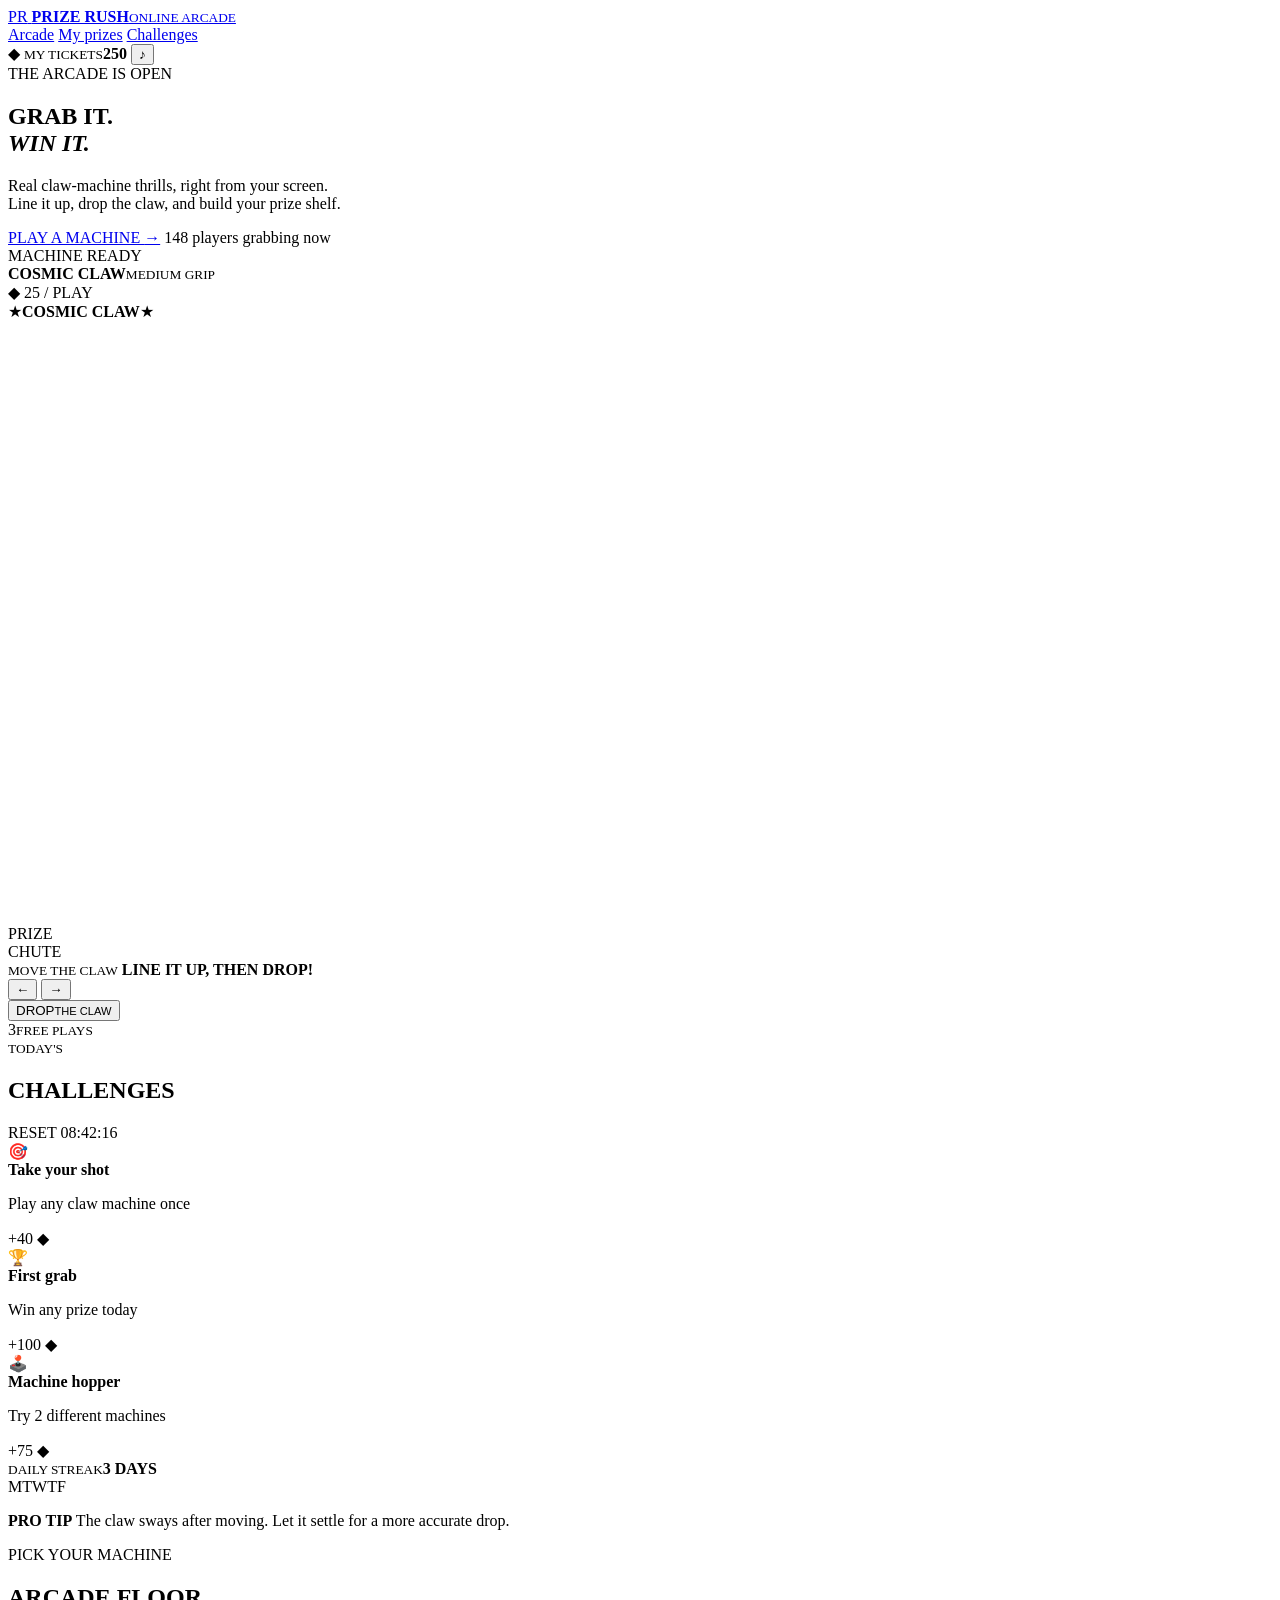
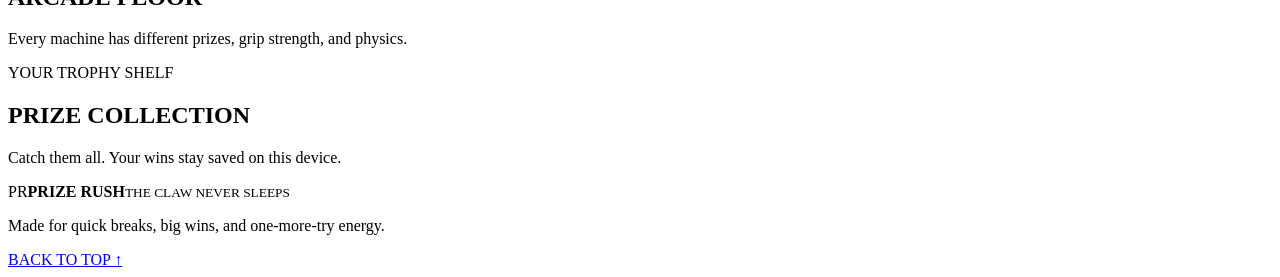
==== public/arcade.html @ 59f0a7ec "Build Prize Rush arcade" ====
<!doctype html>
<html lang="en">
  <head>
    <meta charset="UTF-8" />
    <meta name="viewport" content="width=device-width, initial-scale=1.0" />
    <meta name="theme-color" content="#12072c" />
    <meta name="description" content="A neon arcade of playable claw machines, daily challenges, and collectible prizes." />
    <title>Prize Rush Arcade</title>
    <link rel="stylesheet" href="/arcade.css" />
  </head>
  <body>
    <div class="ambient ambient-one"></div>
    <div class="ambient ambient-two"></div>

    <header class="topbar">
      <a class="brand" href="#top" aria-label="Prize Rush home">
        <span class="brand-mark">PR</span>
        <span><b>PRIZE RUSH</b><small>ONLINE ARCADE</small></span>
      </a>
      <nav aria-label="Primary navigation">
        <a class="active" href="#games">Arcade</a>
        <a href="#collection">My prizes</a>
        <a href="#challenges">Challenges</a>
      </nav>
      <div class="player-pill" aria-label="Your ticket balance">
        <span class="ticket-icon">◆</span>
        <span><small>MY TICKETS</small><strong id="ticketCount">250</strong></span>
        <button id="soundToggle" class="sound-btn" aria-label="Toggle arcade sounds" title="Toggle sounds">♪</button>
      </div>
    </header>

    <main id="top">
      <section class="hero" aria-labelledby="hero-title">
        <div class="eyebrow"><span></span> THE ARCADE IS OPEN <span></span></div>
        <h1 id="hero-title">GRAB IT.<br /><em>WIN IT.</em></h1>
        <p>Real claw-machine thrills, right from your screen.<br />Line it up, drop the claw, and build your prize shelf.</p>
        <div class="hero-actions">
          <a class="primary-cta" href="#machine">PLAY A MACHINE <span>→</span></a>
          <span class="live-note"><i></i> 148 players grabbing now</span>
        </div>
      </section>

      <section class="play-layout" id="machine" aria-label="Featured claw machine">
        <div class="machine-card">
          <div class="machine-topline">
            <div>
              <span class="status-dot"></span>
              <span id="machineStatus">MACHINE READY</span>
            </div>
            <div><b id="machineName">COSMIC CLAW</b><small id="machineDifficulty">MEDIUM GRIP</small></div>
            <div class="cost"><span>◆</span> 25 / PLAY</div>
          </div>

          <div class="machine-shell">
            <div class="machine-marquee">
              <span>★</span><b id="marqueeName">COSMIC CLAW</b><span>★</span>
            </div>
            <div class="bulbs" aria-hidden="true"></div>
            <div class="glass-wrap">
              <canvas id="clawCanvas" width="900" height="600" aria-label="Playable claw machine with prizes"></canvas>
              <div class="glass-shine"></div>
              <div class="drop-zone"><span>PRIZE<br />CHUTE</span></div>
              <div id="resultToast" class="result-toast" role="status" aria-live="polite"></div>
            </div>
            <div class="control-deck">
              <div class="control-copy">
                <small>MOVE THE CLAW</small>
                <b>LINE IT UP, THEN DROP!</b>
              </div>
              <div class="dpad" aria-label="Claw movement controls">
                <button id="leftBtn" aria-label="Move claw left">←</button>
                <button id="rightBtn" aria-label="Move claw right">→</button>
              </div>
              <button id="dropBtn" class="drop-btn"><span>DROP</span><small>THE CLAW</small></button>
              <div class="plays-left"><span id="playsLeft">3</span><small>FREE PLAYS</small></div>
            </div>
          </div>
        </div>

        <aside class="side-panel" id="challenges">
          <div class="panel-heading">
            <div><small>TODAY'S</small><h2>CHALLENGES</h2></div>
            <span>RESET 08:42:16</span>
          </div>
          <div class="challenge-list">
            <article class="challenge" data-challenge="play">
              <div class="challenge-icon">🎯</div>
              <div><b>Take your shot</b><p>Play any claw machine once</p><div class="progress"><i></i></div></div>
              <span class="reward">+40 ◆</span>
            </article>
            <article class="challenge" data-challenge="win">
              <div class="challenge-icon">🏆</div>
              <div><b>First grab</b><p>Win any prize today</p><div class="progress"><i></i></div></div>
              <span class="reward">+100 ◆</span>
            </article>
            <article class="challenge" data-challenge="machines">
              <div class="challenge-icon">🕹️</div>
              <div><b>Machine hopper</b><p>Try 2 different machines</p><div class="progress"><i></i></div></div>
              <span class="reward">+75 ◆</span>
            </article>
          </div>
          <div class="streak-card">
            <div><small>DAILY STREAK</small><strong><span id="streakCount">3</span> DAYS</strong></div>
            <div class="streak-days"><span class="done">M</span><span class="done">T</span><span class="done">W</span><span>T</span><span>F</span></div>
          </div>
          <p class="tip"><b>PRO TIP</b> The claw sways after moving. Let it settle for a more accurate drop.</p>
        </aside>
      </section>

      <section class="games-section" id="games" aria-labelledby="games-title">
        <div class="section-heading">
          <div><span class="kicker">PICK YOUR MACHINE</span><h2 id="games-title">ARCADE FLOOR</h2></div>
          <p>Every machine has different prizes, grip strength, and physics.</p>
        </div>
        <div class="game-grid" id="gameGrid"></div>
      </section>

      <section class="collection-section" id="collection" aria-labelledby="collection-title">
        <div class="collection-copy">
          <span class="kicker">YOUR TROPHY SHELF</span>
          <h2 id="collection-title">PRIZE COLLECTION</h2>
          <p>Catch them all. Your wins stay saved on this device.</p>
        </div>
        <div class="collection-grid" id="collectionGrid"></div>
      </section>
    </main>

    <footer>
      <div class="brand footer-brand"><span class="brand-mark">PR</span><span><b>PRIZE RUSH</b><small>THE CLAW NEVER SLEEPS</small></span></div>
      <p>Made for quick breaks, big wins, and one-more-try energy.</p>
      <a href="#top">BACK TO TOP ↑</a>
    </footer>

    <script src="/arcade.js"></script>
  </body>
</html>
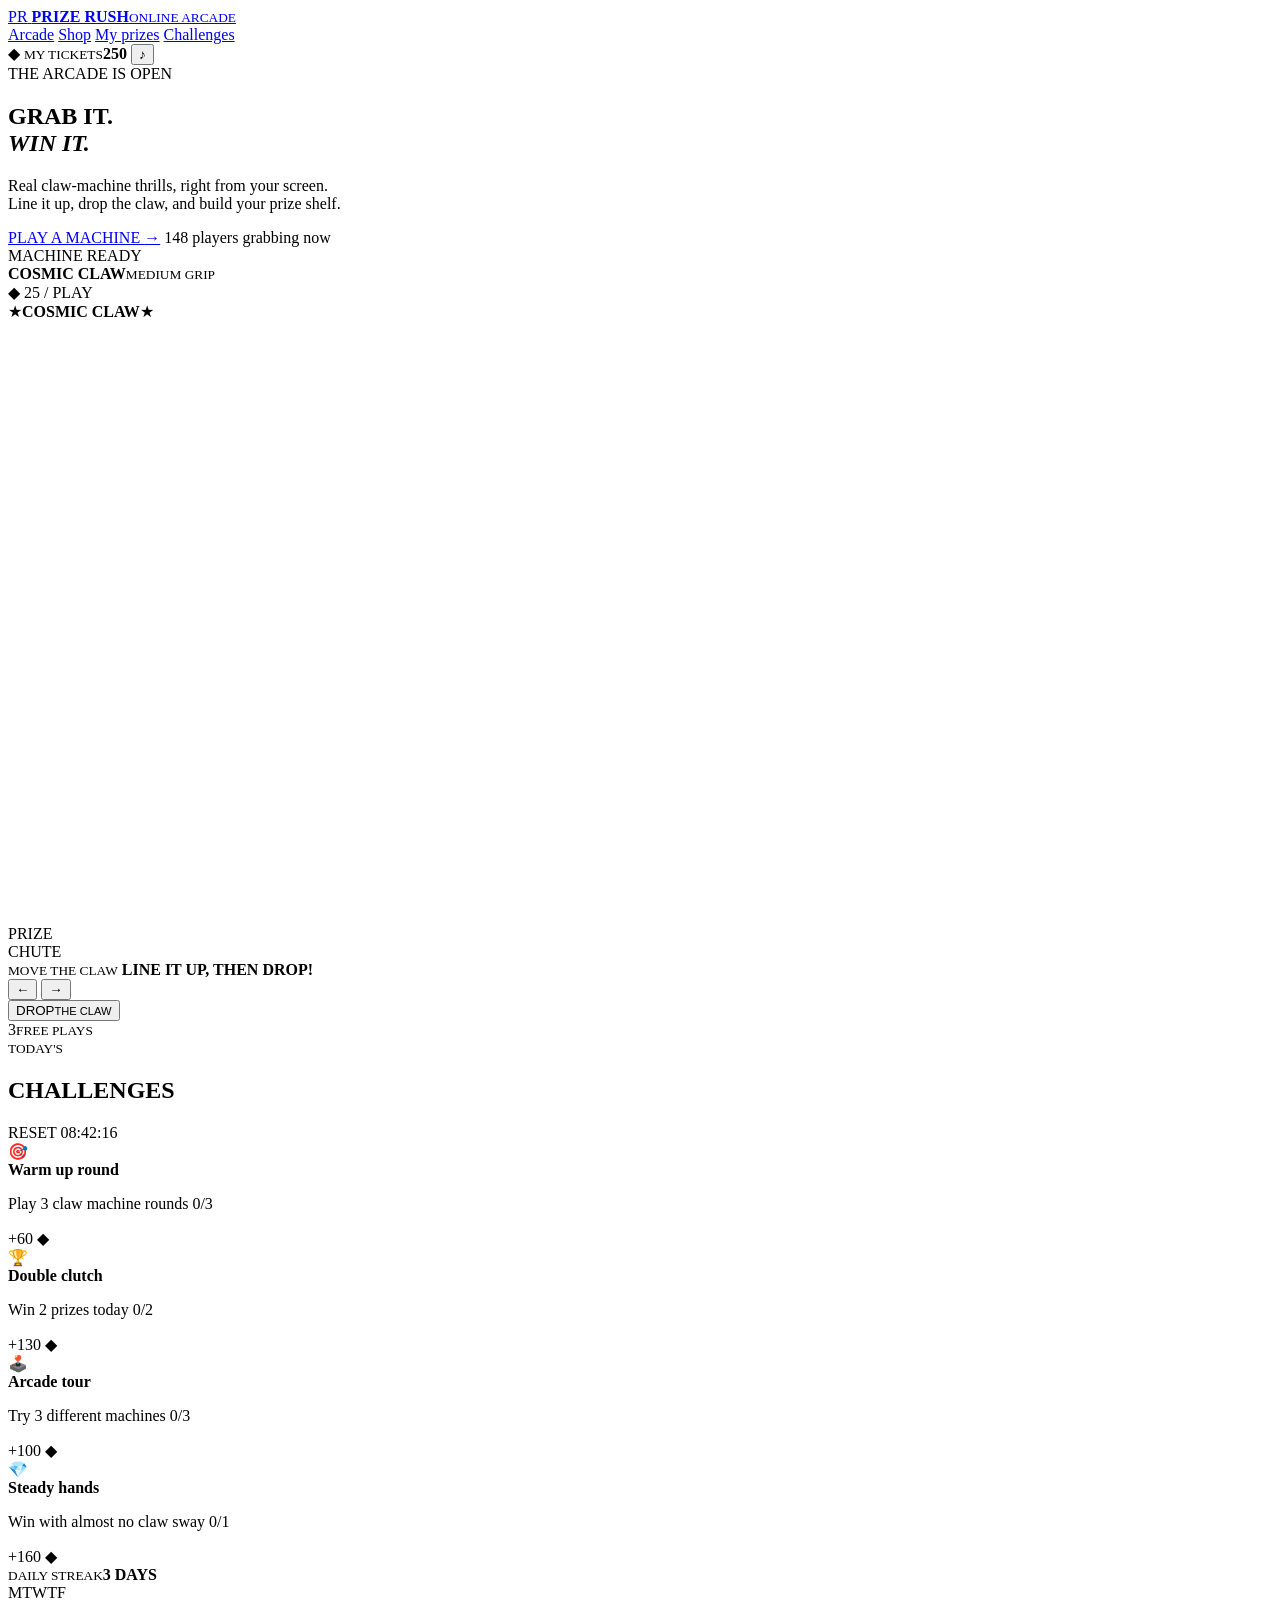
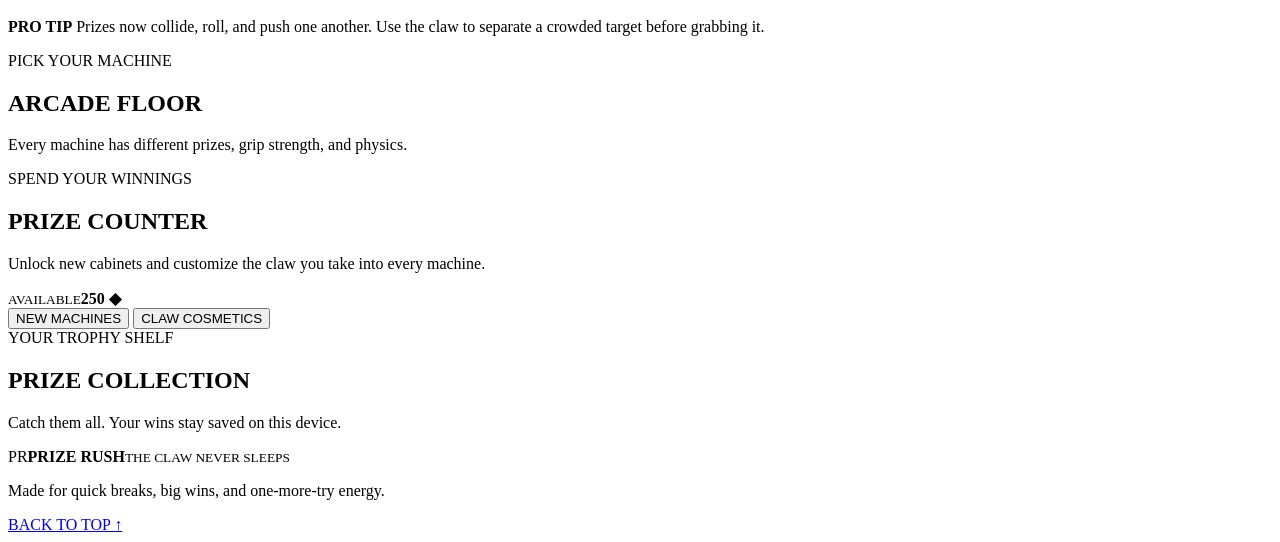
==== commit 26144b4b: "Add prize physics and arcade shop" ====
--- a/public/arcade.html
+++ b/public/arcade.html
@@ -19,6 +19,7 @@
       </a>
       <nav aria-label="Primary navigation">
         <a class="active" href="#games">Arcade</a>
+        <a href="#shop">Shop</a>
         <a href="#collection">My prizes</a>
         <a href="#challenges">Challenges</a>
       </nav>
@@ -83,27 +84,32 @@
             <span>RESET 08:42:16</span>
           </div>
           <div class="challenge-list">
-            <article class="challenge" data-challenge="play">
+            <article class="challenge" data-challenge="play3" data-goal="3">
               <div class="challenge-icon">🎯</div>
-              <div><b>Take your shot</b><p>Play any claw machine once</p><div class="progress"><i></i></div></div>
-              <span class="reward">+40 ◆</span>
+              <div><b>Warm up round</b><p>Play 3 claw machine rounds <span class="challenge-count">0/3</span></p><div class="progress"><i></i></div></div>
+              <span class="reward">+60 ◆</span>
             </article>
-            <article class="challenge" data-challenge="win">
+            <article class="challenge" data-challenge="win2" data-goal="2">
               <div class="challenge-icon">🏆</div>
-              <div><b>First grab</b><p>Win any prize today</p><div class="progress"><i></i></div></div>
+              <div><b>Double clutch</b><p>Win 2 prizes today <span class="challenge-count">0/2</span></p><div class="progress"><i></i></div></div>
+              <span class="reward">+130 ◆</span>
+            </article>
+            <article class="challenge" data-challenge="machines3" data-goal="3">
+              <div class="challenge-icon">🕹️</div>
+              <div><b>Arcade tour</b><p>Try 3 different machines <span class="challenge-count">0/3</span></p><div class="progress"><i></i></div></div>
               <span class="reward">+100 ◆</span>
             </article>
-            <article class="challenge" data-challenge="machines">
-              <div class="challenge-icon">🕹️</div>
-              <div><b>Machine hopper</b><p>Try 2 different machines</p><div class="progress"><i></i></div></div>
-              <span class="reward">+75 ◆</span>
+            <article class="challenge" data-challenge="precision" data-goal="1">
+              <div class="challenge-icon">💎</div>
+              <div><b>Steady hands</b><p>Win with almost no claw sway <span class="challenge-count">0/1</span></p><div class="progress"><i></i></div></div>
+              <span class="reward">+160 ◆</span>
             </article>
           </div>
           <div class="streak-card">
             <div><small>DAILY STREAK</small><strong><span id="streakCount">3</span> DAYS</strong></div>
             <div class="streak-days"><span class="done">M</span><span class="done">T</span><span class="done">W</span><span>T</span><span>F</span></div>
           </div>
-          <p class="tip"><b>PRO TIP</b> The claw sways after moving. Let it settle for a more accurate drop.</p>
+          <p class="tip"><b>PRO TIP</b> Prizes now collide, roll, and push one another. Use the claw to separate a crowded target before grabbing it.</p>
         </aside>
       </section>
 
@@ -113,6 +119,22 @@
           <p>Every machine has different prizes, grip strength, and physics.</p>
         </div>
         <div class="game-grid" id="gameGrid"></div>
+      </section>
+
+      <section class="shop-section" id="shop" aria-labelledby="shop-title">
+        <div class="shop-banner">
+          <div>
+            <span class="kicker">SPEND YOUR WINNINGS</span>
+            <h2 id="shop-title">PRIZE COUNTER</h2>
+            <p>Unlock new cabinets and customize the claw you take into every machine.</p>
+          </div>
+          <div class="shop-balance"><small>AVAILABLE</small><strong><span id="shopTicketCount">250</span> ◆</strong></div>
+        </div>
+        <div class="shop-tabs" role="tablist" aria-label="Shop categories">
+          <button class="active" data-shop-tab="machines" role="tab">NEW MACHINES</button>
+          <button data-shop-tab="cosmetics" role="tab">CLAW COSMETICS</button>
+        </div>
+        <div class="shop-grid" id="shopGrid"></div>
       </section>
 
       <section class="collection-section" id="collection" aria-labelledby="collection-title">
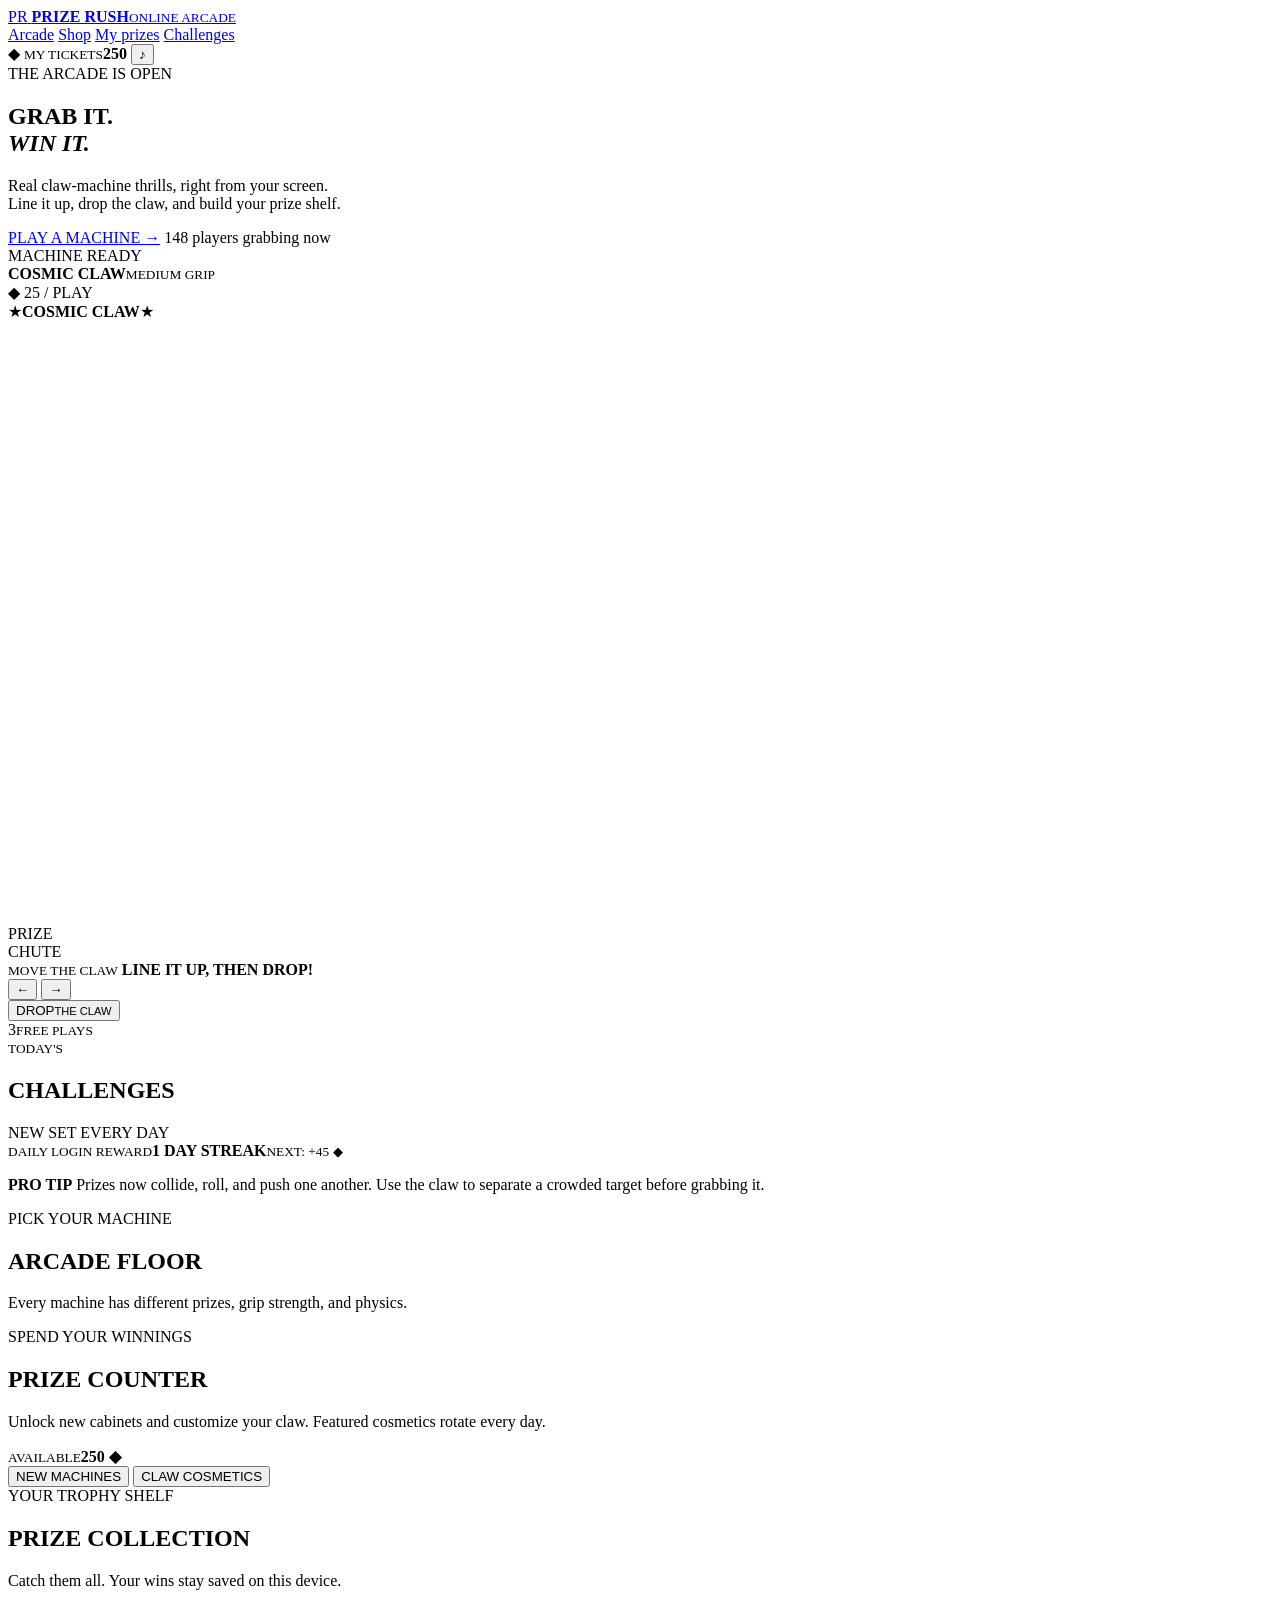
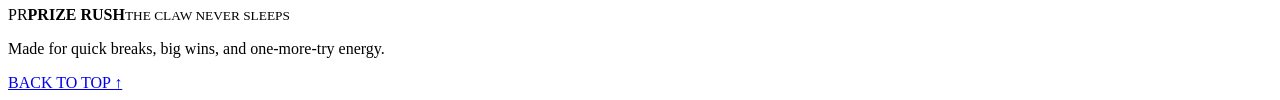
==== commit 14c2ecd0: "Add daily quests shop rotation and login rewards" ====
--- a/public/arcade.html
+++ b/public/arcade.html
@@ -81,33 +81,12 @@
         <aside class="side-panel" id="challenges">
           <div class="panel-heading">
             <div><small>TODAY'S</small><h2>CHALLENGES</h2></div>
-            <span>RESET 08:42:16</span>
+            <span>NEW SET EVERY DAY</span>
           </div>
-          <div class="challenge-list">
-            <article class="challenge" data-challenge="play3" data-goal="3">
-              <div class="challenge-icon">🎯</div>
-              <div><b>Warm up round</b><p>Play 3 claw machine rounds <span class="challenge-count">0/3</span></p><div class="progress"><i></i></div></div>
-              <span class="reward">+60 ◆</span>
-            </article>
-            <article class="challenge" data-challenge="win2" data-goal="2">
-              <div class="challenge-icon">🏆</div>
-              <div><b>Double clutch</b><p>Win 2 prizes today <span class="challenge-count">0/2</span></p><div class="progress"><i></i></div></div>
-              <span class="reward">+130 ◆</span>
-            </article>
-            <article class="challenge" data-challenge="machines3" data-goal="3">
-              <div class="challenge-icon">🕹️</div>
-              <div><b>Arcade tour</b><p>Try 3 different machines <span class="challenge-count">0/3</span></p><div class="progress"><i></i></div></div>
-              <span class="reward">+100 ◆</span>
-            </article>
-            <article class="challenge" data-challenge="precision" data-goal="1">
-              <div class="challenge-icon">💎</div>
-              <div><b>Steady hands</b><p>Win with almost no claw sway <span class="challenge-count">0/1</span></p><div class="progress"><i></i></div></div>
-              <span class="reward">+160 ◆</span>
-            </article>
-          </div>
+          <div class="challenge-list" id="challengeList"></div>
           <div class="streak-card">
-            <div><small>DAILY STREAK</small><strong><span id="streakCount">3</span> DAYS</strong></div>
-            <div class="streak-days"><span class="done">M</span><span class="done">T</span><span class="done">W</span><span>T</span><span>F</span></div>
+            <div><small>DAILY LOGIN REWARD</small><strong><span id="streakCount">1</span> DAY STREAK</strong><small id="nextReward">NEXT: +45 ◆</small></div>
+            <div class="streak-days" id="streakDays"></div>
           </div>
           <p class="tip"><b>PRO TIP</b> Prizes now collide, roll, and push one another. Use the claw to separate a crowded target before grabbing it.</p>
         </aside>
@@ -126,7 +105,7 @@
           <div>
             <span class="kicker">SPEND YOUR WINNINGS</span>
             <h2 id="shop-title">PRIZE COUNTER</h2>
-            <p>Unlock new cabinets and customize the claw you take into every machine.</p>
+            <p>Unlock new cabinets and customize your claw. Featured cosmetics rotate every day.</p>
           </div>
           <div class="shop-balance"><small>AVAILABLE</small><strong><span id="shopTicketCount">250</span> ◆</strong></div>
         </div>
